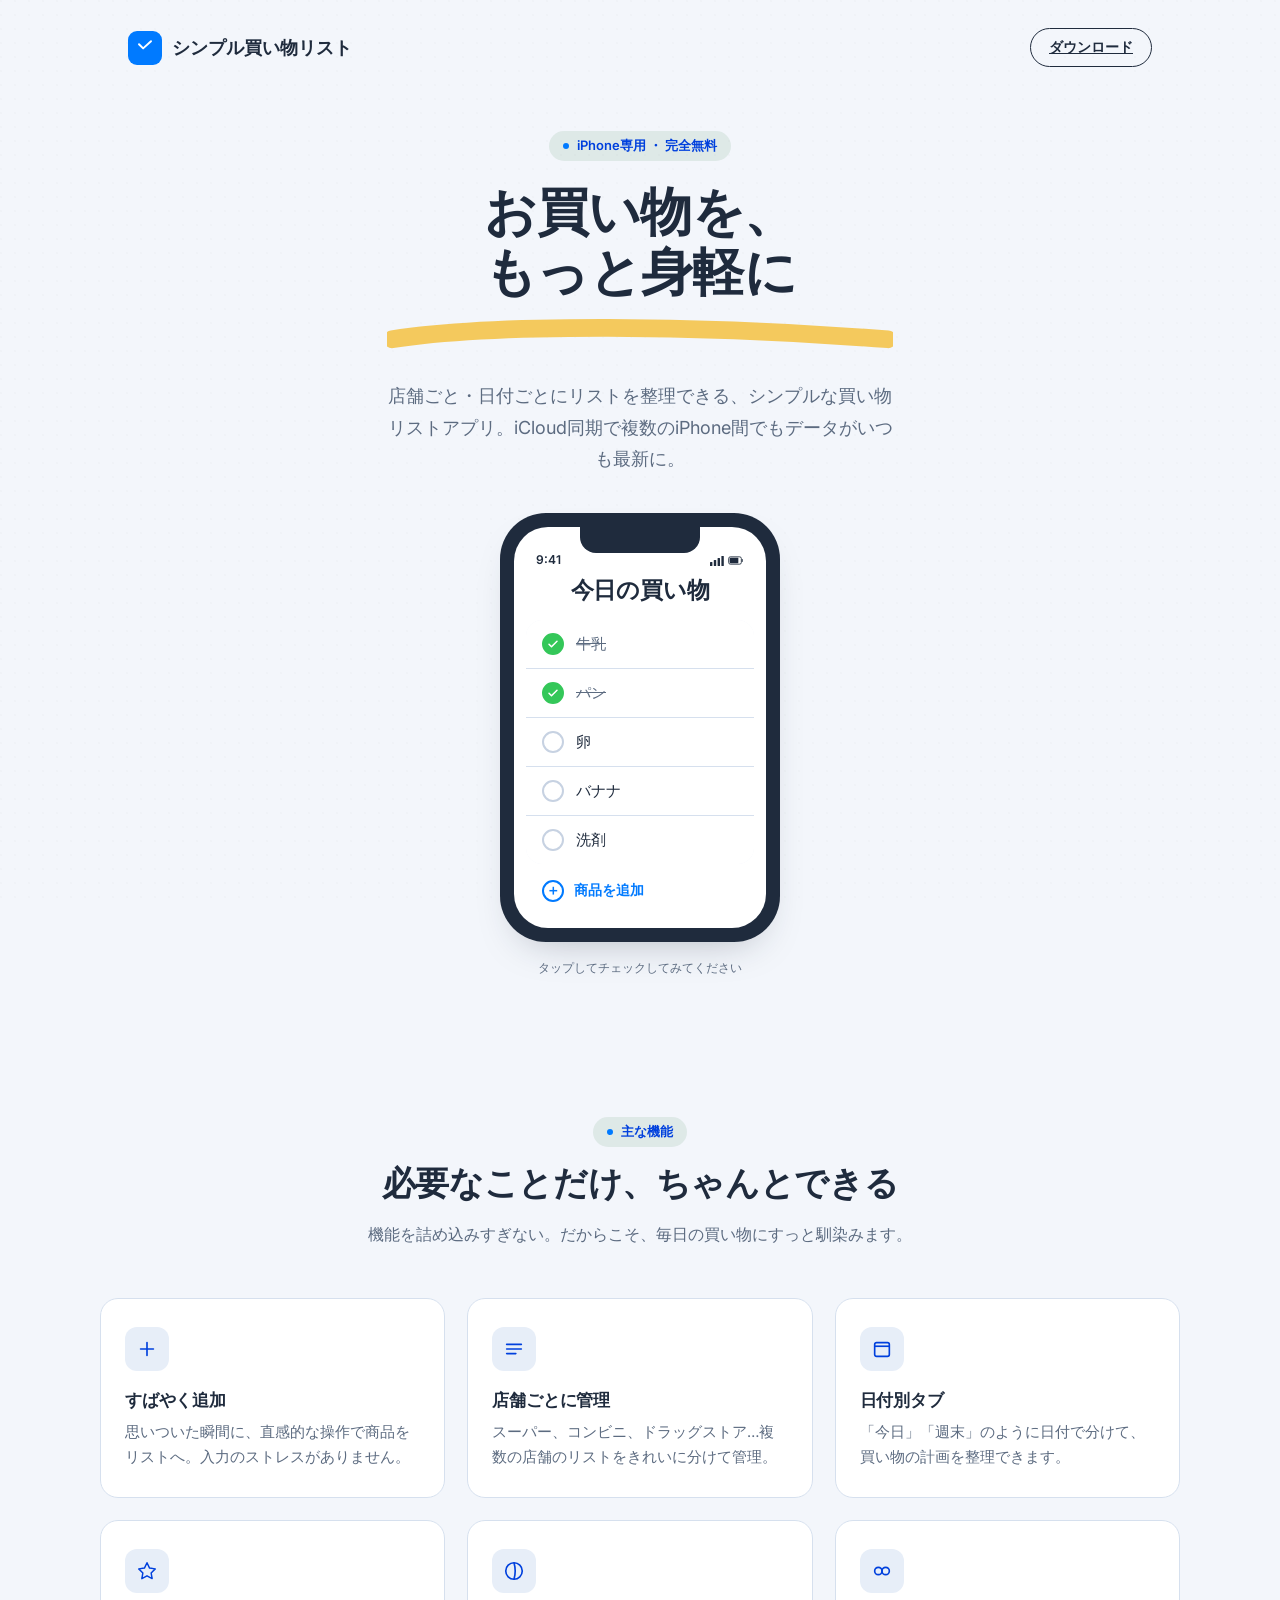
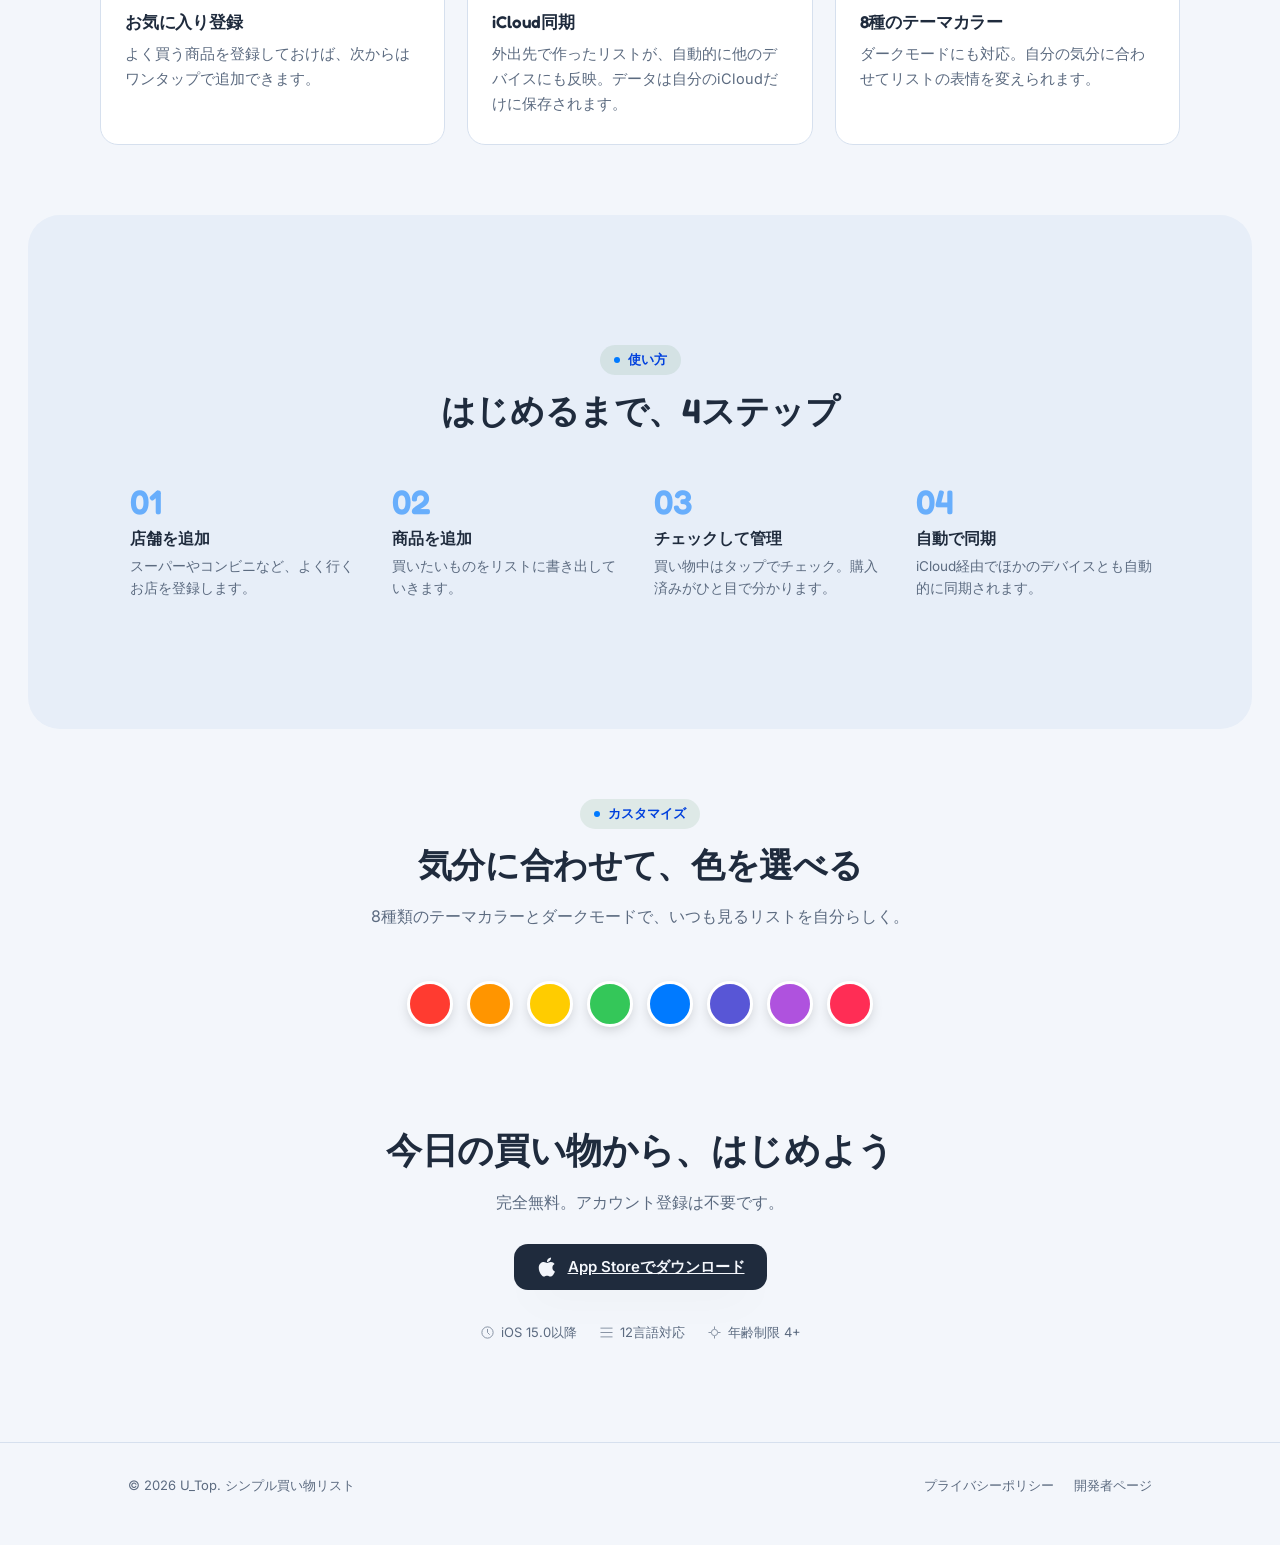
==== index.html @ 2f01d152 "feat: Add privacy policy page and update footer link - Add privacy-policy.html with bilingual conten" ====
<!DOCTYPE html>
<html lang="ja">
<head>
<meta charset="UTF-8">
<meta name="viewport" content="width=device-width, initial-scale=1.0">
<title>シンプル買い物リスト – 日々のお買い物を簡単に</title>
<meta name="description" content="iCloud同期に対応した、シンプルで使いやすい買い物リストアプリ。店舗ごと・日付ごとに整理して、お買い物をもっと身軽に。">
<link rel="preconnect" href="https://fonts.googleapis.com">
<link rel="preconnect" href="https://fonts.gstatic.com" crossorigin>
<link href="https://fonts.googleapis.com/css2?family=Fredoka:wght@500;600;700&family=Inter:wght@400;500;600;700&display=swap" rel="stylesheet">
<link rel="stylesheet" href="styles.css">
</head>
<body><nav class="wrap">
  <div class="brand">
    <div class="mark">
      <svg viewBox="0 0 24 24" fill="none" xmlns="http://www.w3.org/2000/svg"><path d="M4 7L9.5 12.5L20 3" stroke="white" stroke-width="2.6" stroke-linecap="round" stroke-linejoin="round"/></svg>
    </div>
    シンプル買い物リスト
  </div>
  <a class="cta-small" href="https://apps.apple.com/jp/app/%E3%82%B7%E3%83%B3%E3%83%97%E3%83%AB%E8%B2%B7%E3%81%84%E7%89%A9%E3%83%AA%E3%82%B9%E3%83%88-%E6%97%A5%E3%80%85%E3%81%AE%E3%81%8A%E8%B2%B7%E3%81%84%E7%89%A9%E3%82%92%E7%B0%A1%E5%8D%98%E3%81%AB/id6760892088" target="_blank" rel="noopener">ダウンロード</a>
</nav>

<header class="hero wrap">
  <div class="hero-copy">
    <div class="eyebrow"><span class="dot"></span>iPhone専用 ・ 完全無料</div>
    <h1>お買い物を、<br>もっと<span class="underline">身軽に</span>
      <svg viewBox="0 0 200 14" preserveAspectRatio="none" xmlns="http://www.w3.org/2000/svg"><path d="M2 10C40 4 120 4 198 10" stroke="#F4C95D" stroke-width="7" stroke-linecap="round" fill="none"/></svg>
    </h1>
    <p class="lead">店舗ごと・日付ごとにリストを整理できる、シンプルな買い物リストアプリ。iCloud同期で複数のiPhone間でもデータがいつも最新に。</p>
  </div>

  <div class="hero-visual">
    <div class="phone">
      <div class="screen">
        <div class="notch"></div>
        <div class="statusbar">
          <span>9:41</span>
          <span class="icons">
            <svg width="14" height="10" viewBox="0 0 14 10" fill="none" xmlns="http://www.w3.org/2000/svg"><rect x="0" y="6" width="2.4" height="4" rx="0.5" fill="currentColor"/><rect x="3.8" y="4" width="2.4" height="6" rx="0.5" fill="currentColor"/><rect x="7.6" y="2" width="2.4" height="8" rx="0.5" fill="currentColor"/><rect x="11.4" y="0" width="2.4" height="10" rx="0.5" fill="currentColor"/></svg>
            <svg width="16" height="11" viewBox="0 0 24 16" fill="none" xmlns="http://www.w3.org/2000/svg"><rect x="1" y="1" width="19" height="11" rx="2.5" stroke="currentColor" stroke-width="1.3"/><rect x="2.5" y="2.5" width="13" height="8" rx="1" fill="currentColor"/><path d="M21.5 5v3" stroke="currentColor" stroke-width="1.3" stroke-linecap="round"/></svg>
          </span>
        </div>
        <div class="navbar">
          <h3>今日の買い物</h3>
        </div>
        <div class="list">
          <div class="check-item done" onclick="this.classList.toggle('done')">
            <div class="box"><svg viewBox="0 0 24 24" fill="none"><path d="M4 12.5L9 17.5L20 6.5" stroke="white" stroke-width="3" stroke-linecap="round" stroke-linejoin="round"/></svg></div>
            <div class="label">牛乳</div>
          </div>
          <div class="check-item done" onclick="this.classList.toggle('done')">
            <div class="box"><svg viewBox="0 0 24 24" fill="none"><path d="M4 12.5L9 17.5L20 6.5" stroke="white" stroke-width="3" stroke-linecap="round" stroke-linejoin="round"/></svg></div>
            <div class="label">パン</div>
          </div>
          <div class="check-item" onclick="this.classList.toggle('done')">
            <div class="box"><svg viewBox="0 0 24 24" fill="none"><path d="M4 12.5L9 17.5L20 6.5" stroke="white" stroke-width="3" stroke-linecap="round" stroke-linejoin="round"/></svg></div>
            <div class="label">卵</div>
          </div>
          <div class="check-item" onclick="this.classList.toggle('done')">
            <div class="box"><svg viewBox="0 0 24 24" fill="none"><path d="M4 12.5L9 17.5L20 6.5" stroke="white" stroke-width="3" stroke-linecap="round" stroke-linejoin="round"/></svg></div>
            <div class="label">バナナ</div>
          </div>
          <div class="check-item" onclick="this.classList.toggle('done')">
            <div class="box"><svg viewBox="0 0 24 24" fill="none"><path d="M4 12.5L9 17.5L20 6.5" stroke="white" stroke-width="3" stroke-linecap="round" stroke-linejoin="round"/></svg></div>
            <div class="label">洗剤</div>
          </div>
        </div>
        <div class="addrow"><span class="plus">＋</span>商品を追加</div>
      </div>
    </div>
    <div class="hint">タップしてチェックしてみてください</div>
  </div>
</header>

<section class="features wrap">
  <div class="section-head">
    <div class="eyebrow"><span class="dot"></span>主な機能</div>
    <h2>必要なことだけ、ちゃんとできる</h2>
    <p>機能を詰め込みすぎない。だからこそ、毎日の買い物にすっと馴染みます。</p>
  </div>
  <div class="grid">
    <div class="card">
      <div class="icon"><svg viewBox="0 0 24 24" fill="none" xmlns="http://www.w3.org/2000/svg"><path d="M12 5v14M5 12h14" stroke="currentColor" stroke-width="1.8" stroke-linecap="round"/></svg></div>
      <h3>すばやく追加</h3>
      <p>思いついた瞬間に、直感的な操作で商品をリストへ。入力のストレスがありません。</p>
    </div>
    <div class="card">
      <div class="icon"><svg viewBox="0 0 24 24" fill="none" xmlns="http://www.w3.org/2000/svg"><path d="M4 7h16M4 12h16M4 17h10" stroke="currentColor" stroke-width="1.8" stroke-linecap="round"/></svg></div>
      <h3>店舗ごとに管理</h3>
      <p>スーパー、コンビニ、ドラッグストア…複数の店舗のリストをきれいに分けて管理。</p>
    </div>
    <div class="card">
      <div class="icon"><svg viewBox="0 0 24 24" fill="none" xmlns="http://www.w3.org/2000/svg"><rect x="4" y="5" width="16" height="15" rx="2" stroke="currentColor" stroke-width="1.8"/><path d="M4 9h16" stroke="currentColor" stroke-width="1.8"/></svg></div>
      <h3>日付別タブ</h3>
      <p>「今日」「週末」のように日付で分けて、買い物の計画を整理できます。</p>
    </div>
    <div class="card">
      <div class="icon"><svg viewBox="0 0 24 24" fill="none" xmlns="http://www.w3.org/2000/svg"><path d="M12 17.3l-5.6 3 1.1-6.2-4.5-4.4 6.2-.9L12 3l2.8 5.8 6.2.9-4.5 4.4 1.1 6.2z" stroke="currentColor" stroke-width="1.6" stroke-linejoin="round"/></svg></div>
      <h3>お気に入り登録</h3>
      <p>よく買う商品を登録しておけば、次からはワンタップで追加できます。</p>
    </div>
    <div class="card">
      <div class="icon"><svg viewBox="0 0 24 24" fill="none" xmlns="http://www.w3.org/2000/svg"><path d="M12 3a9 9 0 100 18 9 9 0 000-18z" stroke="currentColor" stroke-width="1.8"/><path d="M12 3a9 18 0 010 18" stroke="currentColor" stroke-width="1.8"/></svg></div>
      <h3>iCloud同期</h3>
      <p>外出先で作ったリストが、自動的に他のデバイスにも反映。データは自分のiCloudだけに保存されます。</p>
    </div>
    <div class="card">
      <div class="icon"><svg viewBox="0 0 24 24" fill="none" xmlns="http://www.w3.org/2000/svg"><circle cx="8" cy="12" r="4" stroke="currentColor" stroke-width="1.8"/><circle cx="16" cy="12" r="4" stroke="currentColor" stroke-width="1.8"/></svg></div>
      <h3>8種のテーマカラー</h3>
      <p>ダークモードにも対応。自分の気分に合わせてリストの表情を変えられます。</p>
    </div>
  </div>
</section>

<section class="how">
  <div class="wrap">
    <div class="section-head">
      <div class="eyebrow"><span class="dot"></span>使い方</div>
      <h2>はじめるまで、4ステップ</h2>
    </div>
    <div class="steps">
      <div class="step">
        <div class="num">01</div>
        <h4>店舗を追加</h4>
        <p>スーパーやコンビニなど、よく行くお店を登録します。</p>
      </div>
      <div class="step">
        <div class="num">02</div>
        <h4>商品を追加</h4>
        <p>買いたいものをリストに書き出していきます。</p>
      </div>
      <div class="step">
        <div class="num">03</div>
        <h4>チェックして管理</h4>
        <p>買い物中はタップでチェック。購入済みがひと目で分かります。</p>
      </div>
      <div class="step">
        <div class="num">04</div>
        <h4>自動で同期</h4>
        <p>iCloud経由でほかのデバイスとも自動的に同期されます。</p>
      </div>
    </div>
  </div>
</section>

<section class="themes wrap">
  <div class="section-head">
    <div class="eyebrow"><span class="dot"></span>カスタマイズ</div>
    <h2>気分に合わせて、色を選べる</h2>
    <p>8種類のテーマカラーとダークモードで、いつも見るリストを自分らしく。</p>
  </div>
  <div class="swatches">
    <div class="swatch" style="background:#FF3B30"></div>
    <div class="swatch" style="background:#FF9500"></div>
    <div class="swatch" style="background:#FFCC00"></div>
    <div class="swatch" style="background:#34C759"></div>
    <div class="swatch" style="background:#007AFF"></div>
    <div class="swatch" style="background:#5856D6"></div>
    <div class="swatch" style="background:#AF52DE"></div>
    <div class="swatch" style="background:#FF2D55"></div>
  </div>
</section>

<section class="final-cta wrap" id="download">
  <h2>今日の買い物から、はじめよう</h2>
  <p>完全無料。アカウント登録は不要です。</p>
  <a class="appstore-badge" href="https://apps.apple.com/jp/app/%E3%82%B7%E3%83%B3%E3%83%97%E3%83%AB%E8%B2%B7%E3%81%84%E7%89%A9%E3%83%AA%E3%82%B9%E3%83%88-%E6%97%A5%E3%80%85%E3%81%AE%E3%81%8A%E8%B2%B7%E3%81%84%E7%89%A9%E3%82%92%E7%B0%A1%E5%8D%98%E3%81%AB/id6760892088" target="_blank" rel="noopener">
    <svg viewBox="0 0 384 512" fill="currentColor" xmlns="http://www.w3.org/2000/svg"><path d="M318.7 268.7c-.2-36.7 16.4-64.4 50-84.8-18.8-26.9-47.2-41.7-84.7-44.6-35.5-2.8-74.3 20.7-88.5 20.7-15 0-49.4-19.7-76.4-19.7C63.3 141 0 184.8 0 273.5c0 26.2 4.8 53.3 14.4 81.2 12.8 36.7 59 126.7 107.2 125.2 25.2-.6 43-17.9 75.8-17.9 31.8 0 48.3 17.9 76.4 17.9 48.6-.7 90.4-82.5 102.6-119.3-65.2-30.7-57.7-90-57.7-91.9zm-56.6-164.2c27.3-32.4 24.8-61.9 24-72.5-24.1 1.4-52 16.4-67.9 34.9-17.5 19.8-27.8 44.3-25.6 71.9 26.1 2 49.9-11.4 69.5-34.3z"/></svg>
    App Storeでダウンロード
  </a>
  <div class="meta-row" style="justify-content:center; margin-top:34px;">
    <div class="item">
      <svg viewBox="0 0 24 24" fill="none" xmlns="http://www.w3.org/2000/svg"><circle cx="12" cy="12" r="9" stroke="currentColor" stroke-width="1.6"/><path d="M12 7v5l3 3" stroke="currentColor" stroke-width="1.6" stroke-linecap="round"/></svg>
      iOS 15.0以降
    </div>
    <div class="item">
      <svg viewBox="0 0 24 24" fill="none" xmlns="http://www.w3.org/2000/svg"><path d="M3 5h18M3 12h18M3 19h18" stroke="currentColor" stroke-width="1.6" stroke-linecap="round"/></svg>
      12言語対応
    </div>
    <div class="item">
      <svg viewBox="0 0 24 24" fill="none" xmlns="http://www.w3.org/2000/svg"><path d="M12 3v3M12 18v3M3 12h3M18 12h3" stroke="currentColor" stroke-width="1.6" stroke-linecap="round"/><circle cx="12" cy="12" r="5" stroke="currentColor" stroke-width="1.6"/></svg>
      年齢制限 4+
    </div>
  </div>
</section>

<footer>
  <div class="wrap">
    <div>© 2026 U_Top. シンプル買い物リスト</div>
    <div class="links">
      <a href="privacy-policy.html">プライバシーポリシー</a>
      <a href="https://apps.apple.com/jp/developer/yuta-yamada/id1886651051?platform=iphone" target="_blank" rel="noopener">開発者ページ</a>
    </div>
  </div>
</footer>

</body>
</html>
---- styles.css ----
:root{
    --paper: #F3F6FB;
    --paper-deep: #E7EEF8;
    --ink: #1F2B3D;
    --ink-soft: #5C6B80;
    --green: #007AFF;
    --green-deep: #0040DD;
    --check: #34C759;
    --yellow: #F4C95D;
    --line: #D6E0EE;
    --white: #FFFFFF;
    --radius: 18px;
    --shadow: 0 18px 40px -22px rgba(31, 43, 61, 0.35);
  }

  *{box-sizing:border-box;}
  html{scroll-behavior:smooth;}
  body{
    margin:0;
    background:var(--paper);
    color:var(--ink);
    font-family:'Inter', sans-serif;
    -webkit-font-smoothing:antialiased;
  }
  h1,h2,h3,.display{
    font-family:'Fredoka', sans-serif;
    font-weight:600;
    letter-spacing:-0.01em;
  }
  a{color:inherit;}
  img{max-width:100%;display:block;}

  /* paper grain texture */
  body::before{
    content:"";
    position:fixed;
    inset:0;
    pointer-events:none;
    opacity:0.5;
    background-image:
      radial-gradient(circle at 1px 1px, rgba(46,43,38,0.035) 1px, transparent 0);
    background-size:14px 14px;
    z-index:0;
  }

  .wrap{
    max-width:1080px;
    margin:0 auto;
    padding:0 28px;
    position:relative;
    z-index:1;
  }

  /* ---------- Nav ---------- */
  nav.wrap{
    display:flex;
    align-items:center;
    justify-content:space-between;
    padding-top:28px;
    padding-bottom:28px;
  }
  .brand{
    display:flex;
    align-items:center;
    gap:10px;
    font-family:'Fredoka', sans-serif;
    font-weight:600;
    font-size:18px;
  }
  .brand .mark{
    width:34px;height:34px;border-radius:9px;
    background:var(--green);
    display:flex;align-items:center;justify-content:center;
    box-shadow:var(--shadow);
  }
  .brand .mark svg{width:18px;height:18px;}
  nav a.cta-small{
    font-size:14px;
    font-weight:600;
    padding:9px 18px;
    border-radius:999px;
    border:1.5px solid var(--ink);
    transition:transform .15s ease, background .15s ease, color .15s ease;
  }
  nav a.cta-small:hover{background:var(--ink); color:var(--paper); transform:translateY(-1px);}

  /* ---------- Hero ---------- */
  .hero{
    padding:36px 0 70px;
    display:flex;
    flex-direction:column;
    align-items:center;
    text-align:center;
    gap:38px;
  }
  .hero-copy{
    max-width:620px;
  }
  .eyebrow{
    display:inline-flex;
    align-items:center;
    gap:8px;
    font-size:13px;
    font-weight:600;
    color:var(--green-deep);
    background:rgba(76,140,92,0.12);
    padding:6px 14px;
    border-radius:999px;
    margin-bottom:20px;
  }
  .eyebrow span.dot{width:6px;height:6px;border-radius:50%;background:var(--green);}
  .hero h1{
    font-size:clamp(34px, 4.6vw, 52px);
    line-height:1.15;
    margin:0 0 20px;
  }
  .hero h1 .underline{
    position:relative;
    white-space:nowrap;
  }
  .hero h1 .underline svg{
    position:absolute;
    left:0; bottom:-6px;
    width:100%;
    height:14px;
  }
  .hero p.lead{
    font-size:18px;
    line-height:1.75;
    color:var(--ink-soft);
    max-width:46ch;
    margin:0 auto;
  }
  .badges{
    display:flex;
    align-items:center;
    gap:16px;
    flex-wrap:wrap;
  }
  .appstore-badge{
    display:inline-flex;
    align-items:center;
    gap:10px;
    background:var(--ink);
    color:var(--paper);
    padding:12px 22px;
    border-radius:14px;
    font-weight:600;
    font-size:15px;
    box-shadow:var(--shadow);
    transition:transform .18s ease;
  }
  .appstore-badge:hover{transform:translateY(-2px);}
  .appstore-badge svg{width:22px;height:22px;flex:none;}
  .free-tag{
    font-size:13px;
    color:var(--ink-soft);
  }
  .meta-row{
    margin-top:30px;
    display:flex;
    gap:22px;
    flex-wrap:wrap;
    font-size:13px;
    color:var(--ink-soft);
  }
  .meta-row .item{display:flex; align-items:center; gap:6px;}
  .meta-row svg{width:15px;height:15px; opacity:.7;}

  /* ---------- Hero visual: living checklist ---------- */
  .hero-visual{
    display:flex;
    flex-direction:column;
    align-items:center;
  }
  .phone{
    width:280px;
    background:var(--ink);
    border-radius:46px;
    padding:14px;
    box-shadow:var(--shadow);
  }
  .phone .screen{
    background:var(--white);
    border-radius:34px;
    overflow:hidden;
    position:relative;
  }
  .phone .notch{
    position:absolute;
    top:0; left:50%;
    transform:translateX(-50%);
    width:120px; height:26px;
    background:var(--ink);
    border-radius:0 0 16px 16px;
    z-index:2;
  }
  .phone .statusbar{
    height:46px;
    display:flex;
    align-items:flex-end;
    justify-content:space-between;
    padding:0 22px 6px;
    font-size:12px;
    font-weight:600;
    color:var(--ink);
  }
  .phone .statusbar .icons{display:flex; align-items:center; gap:4px;}
  .phone .navbar{
    padding:2px 18px 14px;
  }
  .phone .navbar h3{
    margin:0;
    font-size:23px;
    color:var(--ink);
  }
  .phone .list{
    background:var(--paper);
    margin:0 12px 16px;
    border-radius:16px;
    overflow:hidden;
  }
  .check-item{
    display:flex;
    align-items:center;
    gap:12px;
    padding:13px 16px;
    background:var(--white);
    border-bottom:1px solid var(--line);
    cursor:pointer;
    user-select:none;
  }
  .check-item:last-child{border-bottom:none;}
  .box{
    width:22px;height:22px;
    border-radius:50%;
    border:2px solid #C7D2E2;
    flex:none;
    display:flex;align-items:center;justify-content:center;
    transition:background .15s ease, border-color .15s ease;
  }
  .box svg{width:12px;height:12px; opacity:0; transition:opacity .15s ease;}
  .check-item.done .box{background:var(--check); border-color:var(--check);}
  .check-item.done .box svg{opacity:1;}
  .check-item.done .label{color:var(--ink-soft); text-decoration:line-through;}
  .label{font-size:15px; font-weight:500; transition:color .15s ease;}
  .phone .addrow{
    display:flex;
    align-items:center;
    gap:10px;
    margin:0 28px 26px;
    color:var(--green);
    font-size:14px;
    font-weight:600;
  }
  .phone .addrow .plus{
    width:22px;height:22px;
    border-radius:50%;
    border:2px solid var(--green);
    display:flex;align-items:center;justify-content:center;
    font-size:14px;
    flex:none;
  }
  .hint{
    margin-top:18px;
    font-size:12px;
    color:var(--ink-soft);
    text-align:center;
  }

  /* ---------- Features ---------- */
  .section-head{
    text-align:center;
    max-width:560px;
    margin:0 auto 50px;
  }
  .section-head .eyebrow{margin-bottom:14px;}
  .section-head h2{font-size:clamp(26px,3.2vw,34px); margin:0 0 14px;}
  .section-head p{color:var(--ink-soft); font-size:16px; line-height:1.7; margin:0;}

  .features{
    padding:70px 0;
  }
  .grid{
    display:grid;
    grid-template-columns:repeat(3, 1fr);
    gap:22px;
  }
  .card{
    background:var(--white);
    border-radius:var(--radius);
    padding:28px 24px;
    border:1px solid var(--line);
  }
  .card .icon{
    width:44px;height:44px;
    border-radius:12px;
    background:var(--paper-deep);
    display:flex;align-items:center;justify-content:center;
    margin-bottom:18px;
  }
  .card .icon svg{width:22px;height:22px; color:var(--green-deep);}
  .card h3{font-size:17px; margin:0 0 8px;}
  .card p{font-size:14.5px; line-height:1.7; color:var(--ink-soft); margin:0;}

  /* ---------- How it works ---------- */
  .how{
    padding:70px 0;
    background:var(--paper-deep);
    border-radius:32px;
    margin:0 28px;
  }
  .how .wrap{padding:60px 28px;}
  .steps{
    display:grid;
    grid-template-columns:repeat(4, 1fr);
    gap:24px;
    margin-top:10px;
  }
  .step{position:relative; padding-left:2px;}
  .step .num{
    font-family:'Fredoka', sans-serif;
    font-size:34px;
    font-weight:600;
    color:var(--green);
    opacity:.55;
    line-height:1;
    margin-bottom:10px;
  }
  .step h4{font-size:15.5px; margin:0 0 6px;}
  .step p{font-size:13.5px; color:var(--ink-soft); line-height:1.6; margin:0;}

  /* ---------- Theme strip ---------- */
  .themes{
    padding:70px 0;
    text-align:center;
  }
  .swatches{
    display:flex;
    justify-content:center;
    gap:14px;
    margin-top:32px;
    flex-wrap:wrap;
  }
  .swatch{
    width:46px;height:46px;
    border-radius:50%;
    border:3px solid var(--white);
    box-shadow:0 4px 14px -4px rgba(0,0,0,0.25);
  }

  /* ---------- Final CTA ---------- */
  .final-cta{
    padding:30px 0 100px;
    text-align:center;
  }
  .final-cta h2{font-size:clamp(26px,3.4vw,36px); margin:0 0 16px;}
  .final-cta p{color:var(--ink-soft); margin:0 0 30px; font-size:16px;}

  /* ---------- Footer ---------- */
  footer{
    padding:34px 0 50px;
    border-top:1px solid var(--line);
  }
  footer .wrap{
    display:flex;
    justify-content:space-between;
    align-items:center;
    flex-wrap:wrap;
    gap:14px;
    font-size:13px;
    color:var(--ink-soft);
  }
  footer a{text-decoration:none; color:var(--ink-soft);}
  footer a:hover{color:var(--ink);}
  footer .links{display:flex; gap:20px; flex-wrap:wrap;}

  @media (max-width: 860px){
    .grid{grid-template-columns:1fr 1fr;}
    .steps{grid-template-columns:1fr 1fr;}
    .how{margin:0 16px;}
  }
  @media (max-width: 540px){
    .grid{grid-template-columns:1fr;}
    .steps{grid-template-columns:1fr;}
    .phone{width:100%; max-width:300px;}
  }
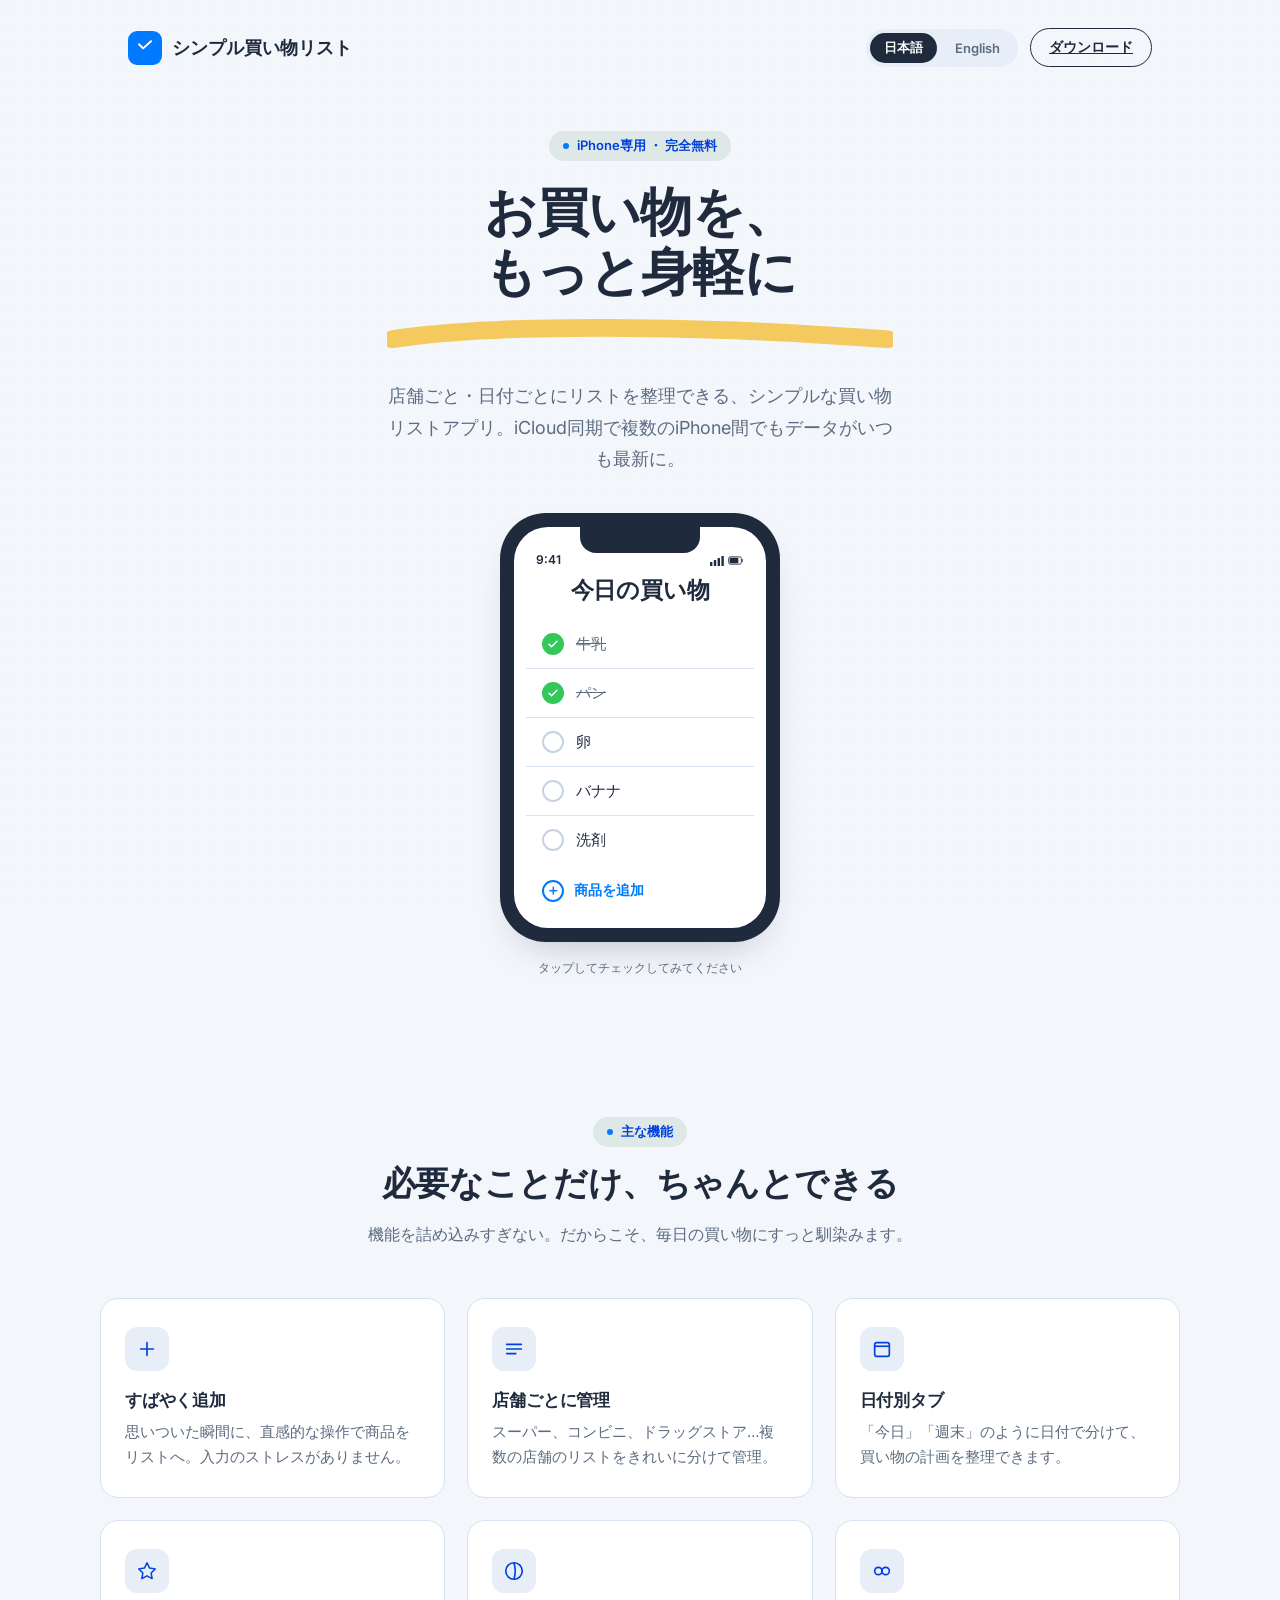
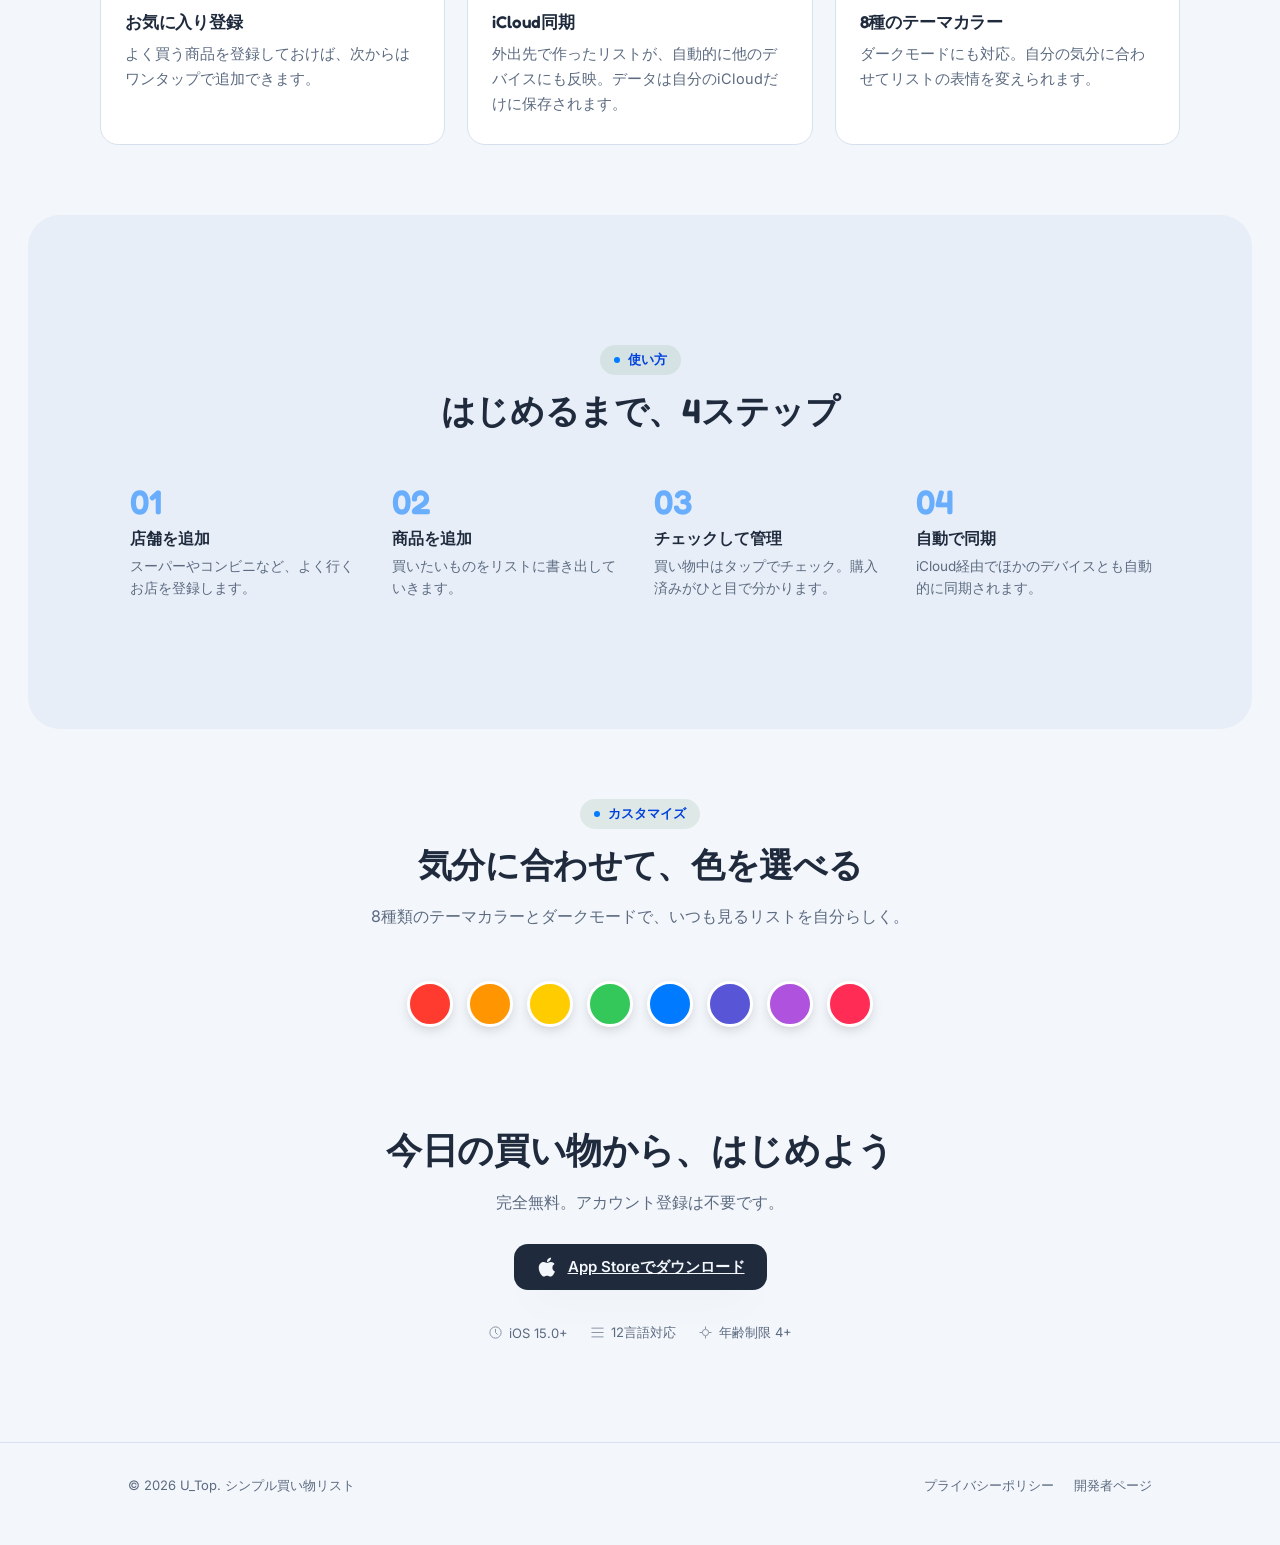
==== commit 6a24f3f1: "Add files via upload Update marketing page styles" ====
--- a/index.html
+++ b/index.html
@@ -3,30 +3,45 @@
 <head>
 <meta charset="UTF-8">
 <meta name="viewport" content="width=device-width, initial-scale=1.0">
-<title>シンプル買い物リスト – 日々のお買い物を簡単に</title>
+<title class="ja">シンプル買い物リスト – 日々のお買い物を簡単に</title>
 <meta name="description" content="iCloud同期に対応した、シンプルで使いやすい買い物リストアプリ。店舗ごと・日付ごとに整理して、お買い物をもっと身軽に。">
 <link rel="preconnect" href="https://fonts.googleapis.com">
 <link rel="preconnect" href="https://fonts.gstatic.com" crossorigin>
 <link href="https://fonts.googleapis.com/css2?family=Fredoka:wght@500;600;700&family=Inter:wght@400;500;600;700&display=swap" rel="stylesheet">
-<link rel="stylesheet" href="styles.css">
+<link rel="stylesheet" href="style.css">
 </head>
-<body><nav class="wrap">
+<body>
+
+<nav class="wrap">
   <div class="brand">
     <div class="mark">
       <svg viewBox="0 0 24 24" fill="none" xmlns="http://www.w3.org/2000/svg"><path d="M4 7L9.5 12.5L20 3" stroke="white" stroke-width="2.6" stroke-linecap="round" stroke-linejoin="round"/></svg>
     </div>
-    シンプル買い物リスト
-  </div>
-  <a class="cta-small" href="https://apps.apple.com/jp/app/%E3%82%B7%E3%83%B3%E3%83%97%E3%83%AB%E8%B2%B7%E3%81%84%E7%89%A9%E3%83%AA%E3%82%B9%E3%83%88-%E6%97%A5%E3%80%85%E3%81%AE%E3%81%8A%E8%B2%B7%E3%81%84%E7%89%A9%E3%82%92%E7%B0%A1%E5%8D%98%E3%81%AB/id6760892088" target="_blank" rel="noopener">ダウンロード</a>
+    <span class="ja">シンプル買い物リスト</span>
+    <span class="en">Simple Shopping List</span>
+  </div>
+  <div class="nav-right">
+    <div class="lang-switcher" role="group" aria-label="Language">
+      <button class="lang-btn active" id="btn-ja" onclick="setLang('ja')">日本語</button>
+      <button class="lang-btn" id="btn-en" onclick="setLang('en')">English</button>
+    </div>
+    <a class="cta-small ja" href="https://apps.apple.com/jp/app/%E3%82%B7%E3%83%B3%E3%83%97%E3%83%AB%E8%B2%B7%E3%81%84%E7%89%A9%E3%83%AA%E3%82%B9%E3%83%88-%E6%97%A5%E3%80%85%E3%81%AE%E3%81%8A%E8%B2%B7%E3%81%84%E7%89%A9%E3%82%92%E7%B0%A1%E5%8D%98%E3%81%AB/id6760892088" target="_blank" rel="noopener">ダウンロード</a>
+    <a class="cta-small en" href="https://apps.apple.com/jp/app/%E3%82%B7%E3%83%B3%E3%83%97%E3%83%AB%E8%B2%B7%E3%81%84%E7%89%A9%E3%83%AA%E3%82%B9%E3%83%88-%E6%97%A5%E3%80%85%E3%81%AE%E3%81%8A%E8%B2%B7%E3%81%84%E7%89%A9%E3%82%92%E7%B0%A1%E5%8D%98%E3%81%AB/id6760892088" target="_blank" rel="noopener">Download</a>
+  </div>
 </nav>
 
 <header class="hero wrap">
   <div class="hero-copy">
-    <div class="eyebrow"><span class="dot"></span>iPhone専用 ・ 完全無料</div>
-    <h1>お買い物を、<br>もっと<span class="underline">身軽に</span>
+    <div class="eyebrow ja"><span class="dot"></span>iPhone専用 ・ 完全無料</div>
+    <div class="eyebrow en"><span class="dot"></span>iPhone Only · Free</div>
+    <h1 class="ja">お買い物を、<br>もっと<span class="underline">身軽に</span>
       <svg viewBox="0 0 200 14" preserveAspectRatio="none" xmlns="http://www.w3.org/2000/svg"><path d="M2 10C40 4 120 4 198 10" stroke="#F4C95D" stroke-width="7" stroke-linecap="round" fill="none"/></svg>
     </h1>
-    <p class="lead">店舗ごと・日付ごとにリストを整理できる、シンプルな買い物リストアプリ。iCloud同期で複数のiPhone間でもデータがいつも最新に。</p>
+    <h1 class="en">Shop Smarter,<br><span class="underline">Stay Light</span>
+      <svg viewBox="0 0 200 14" preserveAspectRatio="none" xmlns="http://www.w3.org/2000/svg"><path d="M2 10C40 4 120 4 198 10" stroke="#F4C95D" stroke-width="7" stroke-linecap="round" fill="none"/></svg>
+    </h1>
+    <p class="lead ja">店舗ごと・日付ごとにリストを整理できる、シンプルな買い物リストアプリ。iCloud同期で複数のiPhone間でもデータがいつも最新に。</p>
+    <p class="lead en">A simple shopping list app that organizes by store and date. Stay in sync across all your iPhones with iCloud.</p>
   </div>
 
   <div class="hero-visual">
@@ -41,73 +56,93 @@
           </span>
         </div>
         <div class="navbar">
-          <h3>今日の買い物</h3>
+          <h3 class="ja">今日の買い物</h3>
+          <h3 class="en">Today's Shopping</h3>
         </div>
         <div class="list">
           <div class="check-item done" onclick="this.classList.toggle('done')">
             <div class="box"><svg viewBox="0 0 24 24" fill="none"><path d="M4 12.5L9 17.5L20 6.5" stroke="white" stroke-width="3" stroke-linecap="round" stroke-linejoin="round"/></svg></div>
-            <div class="label">牛乳</div>
+            <div class="label ja">牛乳</div><div class="label en">Milk</div>
           </div>
           <div class="check-item done" onclick="this.classList.toggle('done')">
             <div class="box"><svg viewBox="0 0 24 24" fill="none"><path d="M4 12.5L9 17.5L20 6.5" stroke="white" stroke-width="3" stroke-linecap="round" stroke-linejoin="round"/></svg></div>
-            <div class="label">パン</div>
+            <div class="label ja">パン</div><div class="label en">Bread</div>
           </div>
           <div class="check-item" onclick="this.classList.toggle('done')">
             <div class="box"><svg viewBox="0 0 24 24" fill="none"><path d="M4 12.5L9 17.5L20 6.5" stroke="white" stroke-width="3" stroke-linecap="round" stroke-linejoin="round"/></svg></div>
-            <div class="label">卵</div>
+            <div class="label ja">卵</div><div class="label en">Eggs</div>
           </div>
           <div class="check-item" onclick="this.classList.toggle('done')">
             <div class="box"><svg viewBox="0 0 24 24" fill="none"><path d="M4 12.5L9 17.5L20 6.5" stroke="white" stroke-width="3" stroke-linecap="round" stroke-linejoin="round"/></svg></div>
-            <div class="label">バナナ</div>
+            <div class="label ja">バナナ</div><div class="label en">Banana</div>
           </div>
           <div class="check-item" onclick="this.classList.toggle('done')">
             <div class="box"><svg viewBox="0 0 24 24" fill="none"><path d="M4 12.5L9 17.5L20 6.5" stroke="white" stroke-width="3" stroke-linecap="round" stroke-linejoin="round"/></svg></div>
-            <div class="label">洗剤</div>
-          </div>
-        </div>
-        <div class="addrow"><span class="plus">＋</span>商品を追加</div>
-      </div>
-    </div>
-    <div class="hint">タップしてチェックしてみてください</div>
+            <div class="label ja">洗剤</div><div class="label en">Detergent</div>
+          </div>
+        </div>
+        <div class="addrow">
+          <span class="plus">＋</span>
+          <span class="ja">商品を追加</span>
+          <span class="en">Add item</span>
+        </div>
+      </div>
+    </div>
+    <div class="hint ja">タップしてチェックしてみてください</div>
+    <div class="hint en">Tap items to check them off</div>
   </div>
 </header>
 
 <section class="features wrap">
   <div class="section-head">
-    <div class="eyebrow"><span class="dot"></span>主な機能</div>
-    <h2>必要なことだけ、ちゃんとできる</h2>
-    <p>機能を詰め込みすぎない。だからこそ、毎日の買い物にすっと馴染みます。</p>
+    <div class="eyebrow ja"><span class="dot"></span>主な機能</div>
+    <div class="eyebrow en"><span class="dot"></span>Features</div>
+    <h2 class="ja">必要なことだけ、ちゃんとできる</h2>
+    <h2 class="en">Just what you need, done right.</h2>
+    <p class="ja">機能を詰め込みすぎない。だからこそ、毎日の買い物にすっと馴染みます。</p>
+    <p class="en">No feature bloat. Just a clean, intuitive list that fits naturally into your daily routine.</p>
   </div>
   <div class="grid">
     <div class="card">
       <div class="icon"><svg viewBox="0 0 24 24" fill="none" xmlns="http://www.w3.org/2000/svg"><path d="M12 5v14M5 12h14" stroke="currentColor" stroke-width="1.8" stroke-linecap="round"/></svg></div>
-      <h3>すばやく追加</h3>
-      <p>思いついた瞬間に、直感的な操作で商品をリストへ。入力のストレスがありません。</p>
+      <h3 class="ja">すばやく追加</h3>
+      <h3 class="en">Quick Add</h3>
+      <p class="ja">思いついた瞬間に、直感的な操作で商品をリストへ。入力のストレスがありません。</p>
+      <p class="en">Add items the moment they come to mind. Intuitive input, zero friction.</p>
     </div>
     <div class="card">
       <div class="icon"><svg viewBox="0 0 24 24" fill="none" xmlns="http://www.w3.org/2000/svg"><path d="M4 7h16M4 12h16M4 17h10" stroke="currentColor" stroke-width="1.8" stroke-linecap="round"/></svg></div>
-      <h3>店舗ごとに管理</h3>
-      <p>スーパー、コンビニ、ドラッグストア…複数の店舗のリストをきれいに分けて管理。</p>
+      <h3 class="ja">店舗ごとに管理</h3>
+      <h3 class="en">Organize by Store</h3>
+      <p class="ja">スーパー、コンビニ、ドラッグストア…複数の店舗のリストをきれいに分けて管理。</p>
+      <p class="en">Grocery store, pharmacy, convenience store — keep separate lists for each place you shop.</p>
     </div>
     <div class="card">
       <div class="icon"><svg viewBox="0 0 24 24" fill="none" xmlns="http://www.w3.org/2000/svg"><rect x="4" y="5" width="16" height="15" rx="2" stroke="currentColor" stroke-width="1.8"/><path d="M4 9h16" stroke="currentColor" stroke-width="1.8"/></svg></div>
-      <h3>日付別タブ</h3>
-      <p>「今日」「週末」のように日付で分けて、買い物の計画を整理できます。</p>
+      <h3 class="ja">日付別タブ</h3>
+      <h3 class="en">Date-Based Tabs</h3>
+      <p class="ja">「今日」「週末」のように日付で分けて、買い物の計画を整理できます。</p>
+      <p class="en">Organize shopping trips by date — today, this weekend, or whenever you plan to go.</p>
     </div>
     <div class="card">
       <div class="icon"><svg viewBox="0 0 24 24" fill="none" xmlns="http://www.w3.org/2000/svg"><path d="M12 17.3l-5.6 3 1.1-6.2-4.5-4.4 6.2-.9L12 3l2.8 5.8 6.2.9-4.5 4.4 1.1 6.2z" stroke="currentColor" stroke-width="1.6" stroke-linejoin="round"/></svg></div>
-      <h3>お気に入り登録</h3>
-      <p>よく買う商品を登録しておけば、次からはワンタップで追加できます。</p>
+      <h3 class="ja">お気に入り登録</h3>
+      <h3 class="en">Favorites</h3>
+      <p class="ja">よく買う商品を登録しておけば、次からはワンタップで追加できます。</p>
+      <p class="en">Save frequently bought items as favorites and add them again in one tap.</p>
     </div>
     <div class="card">
       <div class="icon"><svg viewBox="0 0 24 24" fill="none" xmlns="http://www.w3.org/2000/svg"><path d="M12 3a9 9 0 100 18 9 9 0 000-18z" stroke="currentColor" stroke-width="1.8"/><path d="M12 3a9 18 0 010 18" stroke="currentColor" stroke-width="1.8"/></svg></div>
       <h3>iCloud同期</h3>
-      <p>外出先で作ったリストが、自動的に他のデバイスにも反映。データは自分のiCloudだけに保存されます。</p>
+      <p class="ja">外出先で作ったリストが、自動的に他のデバイスにも反映。データは自分のiCloudだけに保存されます。</p>
+      <p class="en">Lists sync automatically across your iPhones via iCloud. Your data stays private — stored only in your own iCloud account.</p>
     </div>
     <div class="card">
       <div class="icon"><svg viewBox="0 0 24 24" fill="none" xmlns="http://www.w3.org/2000/svg"><circle cx="8" cy="12" r="4" stroke="currentColor" stroke-width="1.8"/><circle cx="16" cy="12" r="4" stroke="currentColor" stroke-width="1.8"/></svg></div>
-      <h3>8種のテーマカラー</h3>
-      <p>ダークモードにも対応。自分の気分に合わせてリストの表情を変えられます。</p>
+      <h3 class="ja">8種のテーマカラー</h3>
+      <h3 class="en">8 Theme Colors</h3>
+      <p class="ja">ダークモードにも対応。自分の気分に合わせてリストの表情を変えられます。</p>
+      <p class="en">Dark mode supported. Choose a color that matches your mood and make the app your own.</p>
     </div>
   </div>
 </section>
@@ -115,29 +150,39 @@
 <section class="how">
   <div class="wrap">
     <div class="section-head">
-      <div class="eyebrow"><span class="dot"></span>使い方</div>
-      <h2>はじめるまで、4ステップ</h2>
+      <div class="eyebrow ja"><span class="dot"></span>使い方</div>
+      <div class="eyebrow en"><span class="dot"></span>How It Works</div>
+      <h2 class="ja">はじめるまで、4ステップ</h2>
+      <h2 class="en">4 steps to get started</h2>
     </div>
     <div class="steps">
       <div class="step">
         <div class="num">01</div>
-        <h4>店舗を追加</h4>
-        <p>スーパーやコンビニなど、よく行くお店を登録します。</p>
+        <h4 class="ja">店舗を追加</h4>
+        <h4 class="en">Add a Store</h4>
+        <p class="ja">スーパーやコンビニなど、よく行くお店を登録します。</p>
+        <p class="en">Register the stores you visit regularly.</p>
       </div>
       <div class="step">
         <div class="num">02</div>
-        <h4>商品を追加</h4>
-        <p>買いたいものをリストに書き出していきます。</p>
+        <h4 class="ja">商品を追加</h4>
+        <h4 class="en">Add Items</h4>
+        <p class="ja">買いたいものをリストに書き出していきます。</p>
+        <p class="en">Write down everything you need to buy.</p>
       </div>
       <div class="step">
         <div class="num">03</div>
-        <h4>チェックして管理</h4>
-        <p>買い物中はタップでチェック。購入済みがひと目で分かります。</p>
+        <h4 class="ja">チェックして管理</h4>
+        <h4 class="en">Check Items Off</h4>
+        <p class="ja">買い物中はタップでチェック。購入済みがひと目で分かります。</p>
+        <p class="en">Tap to check off items as you shop. See what's done at a glance.</p>
       </div>
       <div class="step">
         <div class="num">04</div>
-        <h4>自動で同期</h4>
-        <p>iCloud経由でほかのデバイスとも自動的に同期されます。</p>
+        <h4 class="ja">自動で同期</h4>
+        <h4 class="en">Auto Sync</h4>
+        <p class="ja">iCloud経由でほかのデバイスとも自動的に同期されます。</p>
+        <p class="en">Your lists sync automatically across devices via iCloud.</p>
       </div>
     </div>
   </div>
@@ -145,9 +190,12 @@
 
 <section class="themes wrap">
   <div class="section-head">
-    <div class="eyebrow"><span class="dot"></span>カスタマイズ</div>
-    <h2>気分に合わせて、色を選べる</h2>
-    <p>8種類のテーマカラーとダークモードで、いつも見るリストを自分らしく。</p>
+    <div class="eyebrow ja"><span class="dot"></span>カスタマイズ</div>
+    <div class="eyebrow en"><span class="dot"></span>Customize</div>
+    <h2 class="ja">気分に合わせて、色を選べる</h2>
+    <h2 class="en">Pick a color that fits your mood.</h2>
+    <p class="ja">8種類のテーマカラーとダークモードで、いつも見るリストを自分らしく。</p>
+    <p class="en">8 theme colors plus dark mode. Make your list feel uniquely yours.</p>
   </div>
   <div class="swatches">
     <div class="swatch" style="background:#FF3B30"></div>
@@ -162,37 +210,57 @@
 </section>
 
 <section class="final-cta wrap" id="download">
-  <h2>今日の買い物から、はじめよう</h2>
-  <p>完全無料。アカウント登録は不要です。</p>
+  <h2 class="ja">今日の買い物から、はじめよう</h2>
+  <h2 class="en">Start your shopping list today.</h2>
+  <p class="ja">完全無料。アカウント登録は不要です。</p>
+  <p class="en">Free to download. No account required.</p>
   <a class="appstore-badge" href="https://apps.apple.com/jp/app/%E3%82%B7%E3%83%B3%E3%83%97%E3%83%AB%E8%B2%B7%E3%81%84%E7%89%A9%E3%83%AA%E3%82%B9%E3%83%88-%E6%97%A5%E3%80%85%E3%81%AE%E3%81%8A%E8%B2%B7%E3%81%84%E7%89%A9%E3%82%92%E7%B0%A1%E5%8D%98%E3%81%AB/id6760892088" target="_blank" rel="noopener">
     <svg viewBox="0 0 384 512" fill="currentColor" xmlns="http://www.w3.org/2000/svg"><path d="M318.7 268.7c-.2-36.7 16.4-64.4 50-84.8-18.8-26.9-47.2-41.7-84.7-44.6-35.5-2.8-74.3 20.7-88.5 20.7-15 0-49.4-19.7-76.4-19.7C63.3 141 0 184.8 0 273.5c0 26.2 4.8 53.3 14.4 81.2 12.8 36.7 59 126.7 107.2 125.2 25.2-.6 43-17.9 75.8-17.9 31.8 0 48.3 17.9 76.4 17.9 48.6-.7 90.4-82.5 102.6-119.3-65.2-30.7-57.7-90-57.7-91.9zm-56.6-164.2c27.3-32.4 24.8-61.9 24-72.5-24.1 1.4-52 16.4-67.9 34.9-17.5 19.8-27.8 44.3-25.6 71.9 26.1 2 49.9-11.4 69.5-34.3z"/></svg>
-    App Storeでダウンロード
+    <span class="ja">App Storeでダウンロード</span>
+    <span class="en">Download on the App Store</span>
   </a>
   <div class="meta-row" style="justify-content:center; margin-top:34px;">
     <div class="item">
       <svg viewBox="0 0 24 24" fill="none" xmlns="http://www.w3.org/2000/svg"><circle cx="12" cy="12" r="9" stroke="currentColor" stroke-width="1.6"/><path d="M12 7v5l3 3" stroke="currentColor" stroke-width="1.6" stroke-linecap="round"/></svg>
-      iOS 15.0以降
+      iOS 15.0+
     </div>
     <div class="item">
       <svg viewBox="0 0 24 24" fill="none" xmlns="http://www.w3.org/2000/svg"><path d="M3 5h18M3 12h18M3 19h18" stroke="currentColor" stroke-width="1.6" stroke-linecap="round"/></svg>
-      12言語対応
+      <span class="ja">12言語対応</span>
+      <span class="en">12 Languages</span>
     </div>
     <div class="item">
       <svg viewBox="0 0 24 24" fill="none" xmlns="http://www.w3.org/2000/svg"><path d="M12 3v3M12 18v3M3 12h3M18 12h3" stroke="currentColor" stroke-width="1.6" stroke-linecap="round"/><circle cx="12" cy="12" r="5" stroke="currentColor" stroke-width="1.6"/></svg>
-      年齢制限 4+
+      <span class="ja">年齢制限 4+</span>
+      <span class="en">Age 4+</span>
     </div>
   </div>
 </section>
 
 <footer>
   <div class="wrap">
-    <div>© 2026 U_Top. シンプル買い物リスト</div>
+    <div class="ja">© 2026 U_Top. シンプル買い物リスト</div>
+    <div class="en">© 2026 U_Top. Simple Shopping List</div>
     <div class="links">
-      <a href="privacy-policy.html">プライバシーポリシー</a>
-      <a href="https://apps.apple.com/jp/developer/yuta-yamada/id1886651051?platform=iphone" target="_blank" rel="noopener">開発者ページ</a>
+      <a href="https://gist.github.com/utop01365/3f2ae1cc92a85ffc88a629bcba204da2" target="_blank" rel="noopener">
+        <span class="ja">プライバシーポリシー</span>
+        <span class="en">Privacy Policy</span>
+      </a>
+      <a href="https://apps.apple.com/jp/developer/yuta-yamada/id1886651051?platform=iphone" target="_blank" rel="noopener">
+        <span class="ja">開発者ページ</span>
+        <span class="en">Developer Page</span>
+      </a>
     </div>
   </div>
 </footer>
+
+<script>
+  function setLang(lang) {
+    document.documentElement.lang = lang;
+    document.getElementById('btn-ja').classList.toggle('active', lang === 'ja');
+    document.getElementById('btn-en').classList.toggle('active', lang === 'en');
+  }
+</script>
 
 </body>
 </html>
--- a/style.css
+++ b/style.css
@@ -0,0 +1,428 @@
+:root{
+  --paper: #F3F6FB;
+  --paper-deep: #E7EEF8;
+  --ink: #1F2B3D;
+  --ink-soft: #5C6B80;
+  --green: #007AFF;
+  --green-deep: #0040DD;
+  --check: #34C759;
+  --yellow: #F4C95D;
+  --line: #D6E0EE;
+  --white: #FFFFFF;
+  --radius: 18px;
+  --shadow: 0 18px 40px -22px rgba(31, 43, 61, 0.35);
+}
+
+*{box-sizing:border-box;}
+html{scroll-behavior:smooth;}
+body{
+  margin:0;
+  background:var(--paper);
+  color:var(--ink);
+  font-family:'Inter', sans-serif;
+  -webkit-font-smoothing:antialiased;
+}
+h1,h2,h3,.display{
+  font-family:'Fredoka', sans-serif;
+  font-weight:600;
+  letter-spacing:-0.01em;
+}
+a{color:inherit;}
+img{max-width:100%;display:block;}
+
+/* paper grain texture */
+body::before{
+  content:"";
+  position:fixed;
+  inset:0;
+  pointer-events:none;
+  opacity:0.5;
+  background-image:
+    radial-gradient(circle at 1px 1px, rgba(46,43,38,0.035) 1px, transparent 0);
+  background-size:14px 14px;
+  z-index:0;
+}
+
+.wrap{
+  max-width:1080px;
+  margin:0 auto;
+  padding:0 28px;
+  position:relative;
+  z-index:1;
+}
+
+/* ---------- Language switching ---------- */
+html[lang="ja"] .en { display: none !important; }
+html[lang="en"] .ja { display: none !important; }
+
+/* ---------- Lang switcher ---------- */
+.lang-switcher{
+  display:flex;
+  align-items:center;
+  gap:4px;
+  background:var(--paper-deep);
+  border-radius:999px;
+  padding:4px;
+}
+.lang-btn{
+  font-size:13px;
+  font-weight:600;
+  padding:6px 14px;
+  border-radius:999px;
+  border:none;
+  cursor:pointer;
+  background:transparent;
+  color:var(--ink-soft);
+  transition:background .15s ease, color .15s ease;
+  font-family:'Inter', sans-serif;
+}
+.lang-btn.active{
+  background:var(--ink);
+  color:var(--white);
+}
+
+/* ---------- Nav ---------- */
+nav.wrap{
+  display:flex;
+  align-items:center;
+  justify-content:space-between;
+  padding-top:28px;
+  padding-bottom:28px;
+  gap:16px;
+}
+.nav-right{
+  display:flex;
+  align-items:center;
+  gap:12px;
+}
+.brand{
+  display:flex;
+  align-items:center;
+  gap:10px;
+  font-family:'Fredoka', sans-serif;
+  font-weight:600;
+  font-size:18px;
+}
+.brand .mark{
+  width:34px;height:34px;border-radius:9px;
+  background:var(--green);
+  display:flex;align-items:center;justify-content:center;
+  box-shadow:var(--shadow);
+  flex:none;
+}
+.brand .mark svg{width:18px;height:18px;}
+nav a.cta-small{
+  font-size:14px;
+  font-weight:600;
+  padding:9px 18px;
+  border-radius:999px;
+  border:1.5px solid var(--ink);
+  white-space:nowrap;
+  transition:transform .15s ease, background .15s ease, color .15s ease;
+}
+nav a.cta-small:hover{background:var(--ink); color:var(--paper); transform:translateY(-1px);}
+
+/* ---------- Hero ---------- */
+.hero{
+  padding:36px 0 70px;
+  display:flex;
+  flex-direction:column;
+  align-items:center;
+  text-align:center;
+  gap:38px;
+}
+.hero-copy{
+  max-width:620px;
+}
+.eyebrow{
+  display:inline-flex;
+  align-items:center;
+  gap:8px;
+  font-size:13px;
+  font-weight:600;
+  color:var(--green-deep);
+  background:rgba(76,140,92,0.12);
+  padding:6px 14px;
+  border-radius:999px;
+  margin-bottom:20px;
+}
+.eyebrow span.dot{width:6px;height:6px;border-radius:50%;background:var(--green);}
+.hero h1{
+  font-size:clamp(34px, 4.6vw, 52px);
+  line-height:1.15;
+  margin:0 0 20px;
+}
+.hero h1 .underline{
+  position:relative;
+  white-space:nowrap;
+}
+.hero h1 .underline svg{
+  position:absolute;
+  left:0; bottom:-6px;
+  width:100%;
+  height:14px;
+}
+.hero p.lead{
+  font-size:18px;
+  line-height:1.75;
+  color:var(--ink-soft);
+  max-width:46ch;
+  margin:0 auto;
+}
+.badges{
+  display:flex;
+  align-items:center;
+  gap:16px;
+  flex-wrap:wrap;
+}
+.appstore-badge{
+  display:inline-flex;
+  align-items:center;
+  gap:10px;
+  background:var(--ink);
+  color:var(--paper);
+  padding:12px 22px;
+  border-radius:14px;
+  font-weight:600;
+  font-size:15px;
+  box-shadow:var(--shadow);
+  transition:transform .18s ease;
+}
+.appstore-badge:hover{transform:translateY(-2px);}
+.appstore-badge svg{width:22px;height:22px;flex:none;}
+.free-tag{
+  font-size:13px;
+  color:var(--ink-soft);
+}
+.meta-row{
+  margin-top:30px;
+  display:flex;
+  gap:22px;
+  flex-wrap:wrap;
+  font-size:13px;
+  color:var(--ink-soft);
+}
+.meta-row .item{display:flex; align-items:center; gap:6px;}
+.meta-row svg{width:15px;height:15px; opacity:.7;}
+
+/* ---------- Hero visual ---------- */
+.hero-visual{
+  display:flex;
+  flex-direction:column;
+  align-items:center;
+}
+.phone{
+  width:280px;
+  background:var(--ink);
+  border-radius:46px;
+  padding:14px;
+  box-shadow:var(--shadow);
+}
+.phone .screen{
+  background:var(--white);
+  border-radius:34px;
+  overflow:hidden;
+  position:relative;
+}
+.phone .notch{
+  position:absolute;
+  top:0; left:50%;
+  transform:translateX(-50%);
+  width:120px; height:26px;
+  background:var(--ink);
+  border-radius:0 0 16px 16px;
+  z-index:2;
+}
+.phone .statusbar{
+  height:46px;
+  display:flex;
+  align-items:flex-end;
+  justify-content:space-between;
+  padding:0 22px 6px;
+  font-size:12px;
+  font-weight:600;
+  color:var(--ink);
+}
+.phone .statusbar .icons{display:flex; align-items:center; gap:4px;}
+.phone .navbar{
+  padding:2px 18px 14px;
+}
+.phone .navbar h3{
+  margin:0;
+  font-size:23px;
+  color:var(--ink);
+}
+.phone .list{
+  background:var(--paper);
+  margin:0 12px 16px;
+  border-radius:16px;
+  overflow:hidden;
+}
+.check-item{
+  display:flex;
+  align-items:center;
+  gap:12px;
+  padding:13px 16px;
+  background:var(--white);
+  border-bottom:1px solid var(--line);
+  cursor:pointer;
+  user-select:none;
+}
+.check-item:last-child{border-bottom:none;}
+.box{
+  width:22px;height:22px;
+  border-radius:50%;
+  border:2px solid #C7D2E2;
+  flex:none;
+  display:flex;align-items:center;justify-content:center;
+  transition:background .15s ease, border-color .15s ease;
+}
+.box svg{width:12px;height:12px; opacity:0; transition:opacity .15s ease;}
+.check-item.done .box{background:var(--check); border-color:var(--check);}
+.check-item.done .box svg{opacity:1;}
+.check-item.done .label{color:var(--ink-soft); text-decoration:line-through;}
+.label{font-size:15px; font-weight:500; transition:color .15s ease;}
+.phone .addrow{
+  display:flex;
+  align-items:center;
+  gap:10px;
+  margin:0 28px 26px;
+  color:var(--green);
+  font-size:14px;
+  font-weight:600;
+}
+.phone .addrow .plus{
+  width:22px;height:22px;
+  border-radius:50%;
+  border:2px solid var(--green);
+  display:flex;align-items:center;justify-content:center;
+  font-size:14px;
+  flex:none;
+}
+.hint{
+  margin-top:18px;
+  font-size:12px;
+  color:var(--ink-soft);
+  text-align:center;
+}
+
+/* ---------- Features ---------- */
+.section-head{
+  text-align:center;
+  max-width:560px;
+  margin:0 auto 50px;
+}
+.section-head .eyebrow{margin-bottom:14px;}
+.section-head h2{font-size:clamp(26px,3.2vw,34px); margin:0 0 14px;}
+.section-head p{color:var(--ink-soft); font-size:16px; line-height:1.7; margin:0;}
+
+.features{
+  padding:70px 0;
+}
+.grid{
+  display:grid;
+  grid-template-columns:repeat(3, 1fr);
+  gap:22px;
+}
+.card{
+  background:var(--white);
+  border-radius:var(--radius);
+  padding:28px 24px;
+  border:1px solid var(--line);
+}
+.card .icon{
+  width:44px;height:44px;
+  border-radius:12px;
+  background:var(--paper-deep);
+  display:flex;align-items:center;justify-content:center;
+  margin-bottom:18px;
+}
+.card .icon svg{width:22px;height:22px; color:var(--green-deep);}
+.card h3{font-size:17px; margin:0 0 8px;}
+.card p{font-size:14.5px; line-height:1.7; color:var(--ink-soft); margin:0;}
+
+/* ---------- How it works ---------- */
+.how{
+  padding:70px 0;
+  background:var(--paper-deep);
+  border-radius:32px;
+  margin:0 28px;
+}
+.how .wrap{padding:60px 28px;}
+.steps{
+  display:grid;
+  grid-template-columns:repeat(4, 1fr);
+  gap:24px;
+  margin-top:10px;
+}
+.step{position:relative; padding-left:2px;}
+.step .num{
+  font-family:'Fredoka', sans-serif;
+  font-size:34px;
+  font-weight:600;
+  color:var(--green);
+  opacity:.55;
+  line-height:1;
+  margin-bottom:10px;
+}
+.step h4{font-size:15.5px; margin:0 0 6px;}
+.step p{font-size:13.5px; color:var(--ink-soft); line-height:1.6; margin:0;}
+
+/* ---------- Theme strip ---------- */
+.themes{
+  padding:70px 0;
+  text-align:center;
+}
+.swatches{
+  display:flex;
+  justify-content:center;
+  gap:14px;
+  margin-top:32px;
+  flex-wrap:wrap;
+}
+.swatch{
+  width:46px;height:46px;
+  border-radius:50%;
+  border:3px solid var(--white);
+  box-shadow:0 4px 14px -4px rgba(0,0,0,0.25);
+}
+
+/* ---------- Final CTA ---------- */
+.final-cta{
+  padding:30px 0 100px;
+  text-align:center;
+}
+.final-cta h2{font-size:clamp(26px,3.4vw,36px); margin:0 0 16px;}
+.final-cta p{color:var(--ink-soft); margin:0 0 30px; font-size:16px;}
+
+/* ---------- Footer ---------- */
+footer{
+  padding:34px 0 50px;
+  border-top:1px solid var(--line);
+}
+footer .wrap{
+  display:flex;
+  justify-content:space-between;
+  align-items:center;
+  flex-wrap:wrap;
+  gap:14px;
+  font-size:13px;
+  color:var(--ink-soft);
+}
+footer a{text-decoration:none; color:var(--ink-soft);}
+footer a:hover{color:var(--ink);}
+footer .links{display:flex; gap:20px; flex-wrap:wrap;}
+
+/* ---------- Responsive ---------- */
+@media (max-width: 860px){
+  .grid{grid-template-columns:1fr 1fr;}
+  .steps{grid-template-columns:1fr 1fr;}
+  .how{margin:0 16px;}
+}
+@media (max-width: 540px){
+  .grid{grid-template-columns:1fr;}
+  .steps{grid-template-columns:1fr;}
+  .phone{width:100%; max-width:300px;}
+  .nav-right{gap:8px;}
+  nav a.cta-small{padding:8px 14px; font-size:13px;}
+}
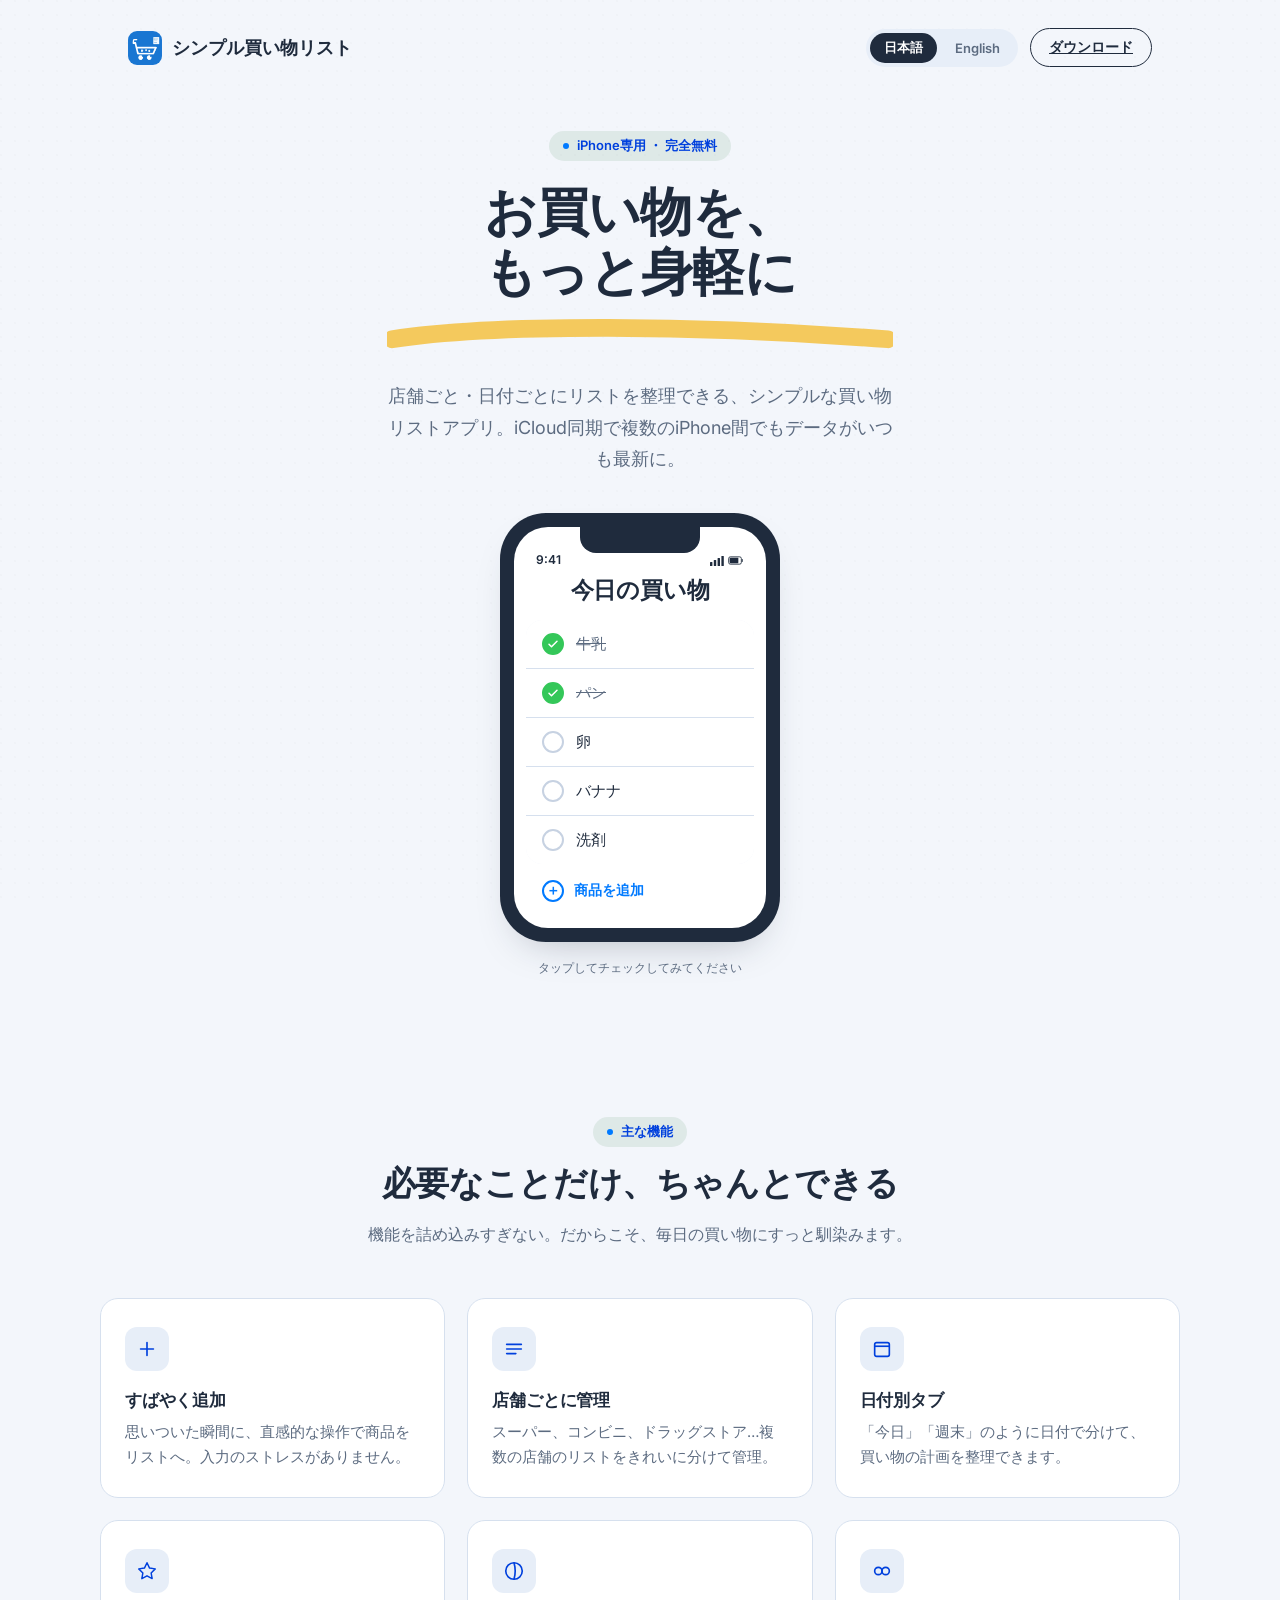
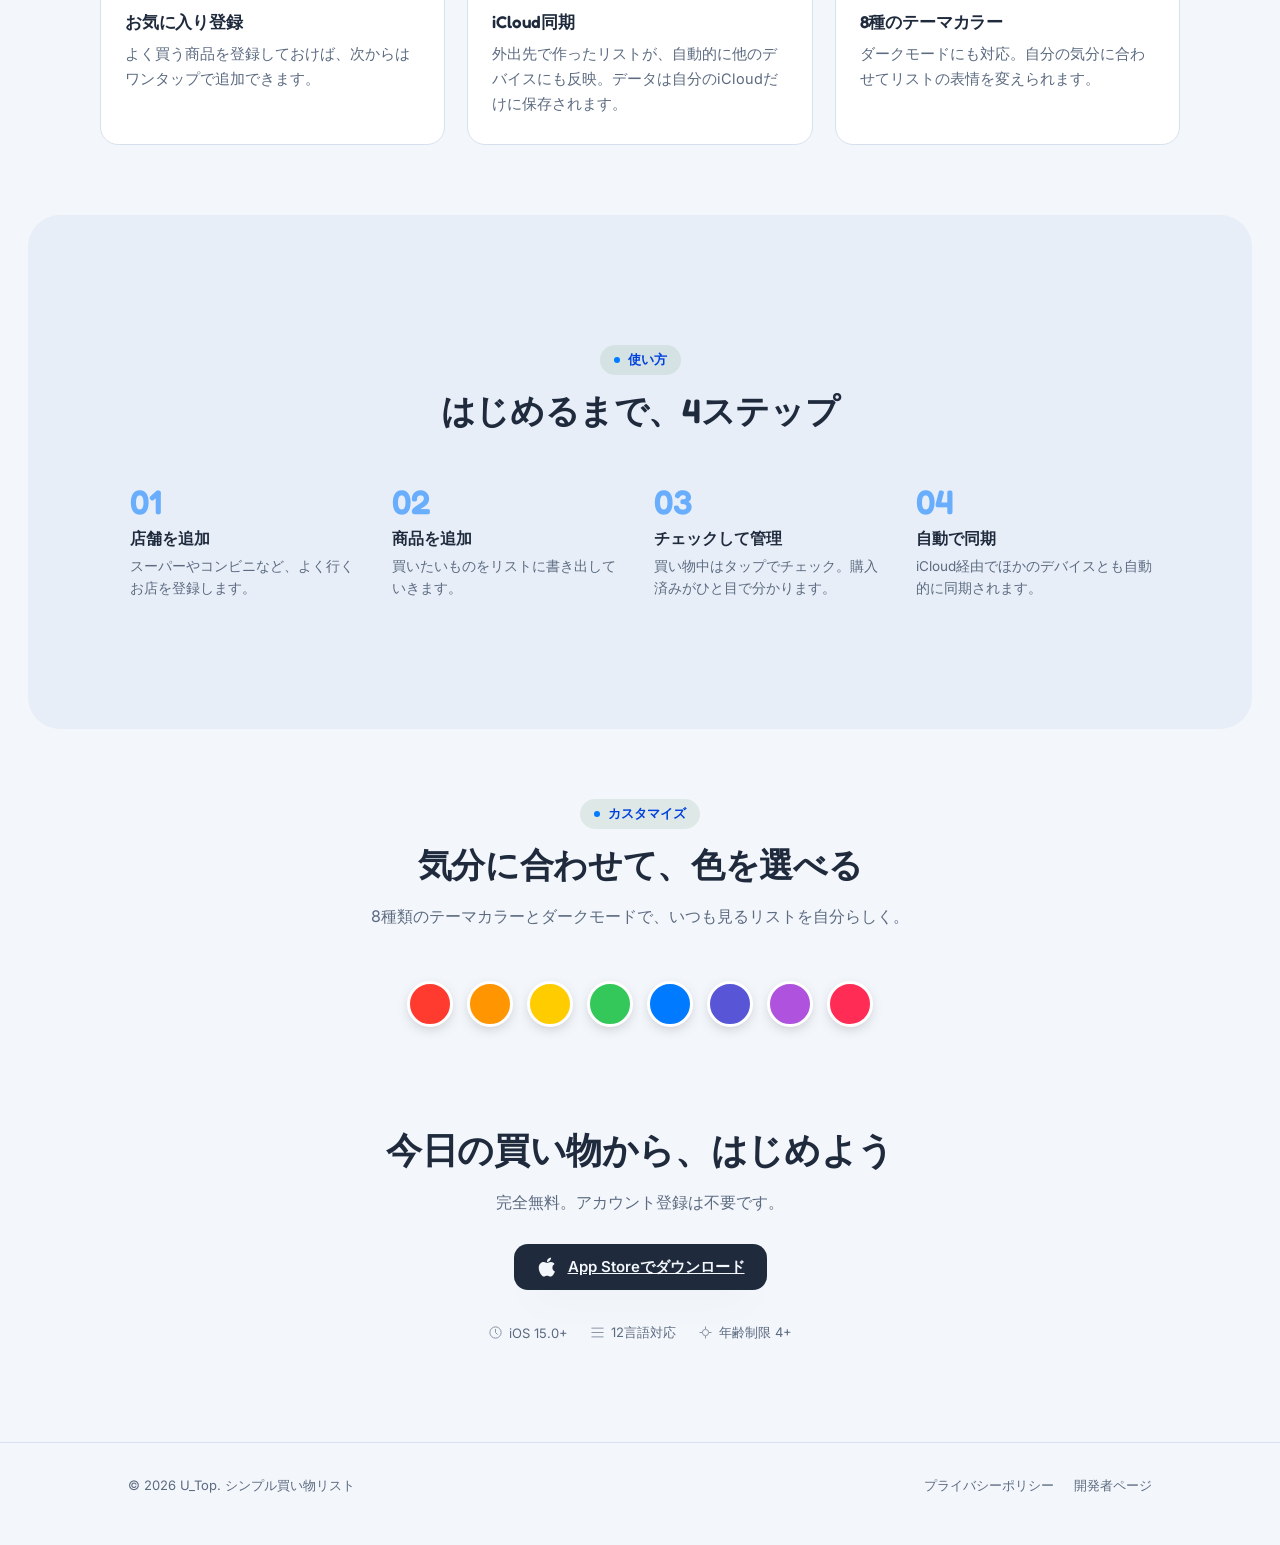
==== commit ffd9f4a0: "feat: ナビゲーションアイコンをアプリアイコンに変更 - SVGチェックマークからアプリアイコン画像(app-icon.png)に置き換え  - index.htmlとprivacy-policy" ====
--- a/index.html
+++ b/index.html
@@ -15,7 +15,7 @@
 <nav class="wrap">
   <div class="brand">
     <div class="mark">
-      <svg viewBox="0 0 24 24" fill="none" xmlns="http://www.w3.org/2000/svg"><path d="M4 7L9.5 12.5L20 3" stroke="white" stroke-width="2.6" stroke-linecap="round" stroke-linejoin="round"/></svg>
+      <img src="app-icon.png" alt="App Icon">
     </div>
     <span class="ja">シンプル買い物リスト</span>
     <span class="en">Simple Shopping List</span>
@@ -242,7 +242,7 @@
     <div class="ja">© 2026 U_Top. シンプル買い物リスト</div>
     <div class="en">© 2026 U_Top. Simple Shopping List</div>
     <div class="links">
-      <a href="https://gist.github.com/utop01365/3f2ae1cc92a85ffc88a629bcba204da2" target="_blank" rel="noopener">
+      <a href="privacy-policy.html">
         <span class="ja">プライバシーポリシー</span>
         <span class="en">Privacy Policy</span>
       </a>
--- a/style.css
+++ b/style.css
@@ -105,12 +105,11 @@
 }
 .brand .mark{
   width:34px;height:34px;border-radius:9px;
-  background:var(--green);
   display:flex;align-items:center;justify-content:center;
-  box-shadow:var(--shadow);
+  overflow:hidden;
   flex:none;
 }
-.brand .mark svg{width:18px;height:18px;}
+.brand .mark img{width:100%;height:100%;object-fit:cover;}
 nav a.cta-small{
   font-size:14px;
   font-weight:600;
@@ -426,3 +425,93 @@
   .nav-right{gap:8px;}
   nav a.cta-small{padding:8px 14px; font-size:13px;}
 }
+
+/* ---------- Privacy Policy ---------- */
+.policy-hero {
+  padding: 48px 0 32px;
+  text-align: center;
+}
+.policy-hero h1 {
+  font-size: clamp(26px, 3.2vw, 36px);
+  margin: 0 0 12px;
+}
+.policy-hero .updated {
+  font-size: 13px;
+  color: var(--ink-soft);
+}
+.lang-tabs {
+  display: flex;
+  justify-content: center;
+  gap: 8px;
+  margin: 24px 0 40px;
+}
+.lang-tab {
+  padding: 8px 20px;
+  border-radius: 999px;
+  font-size: 14px;
+  font-weight: 600;
+  cursor: pointer;
+  border: 1.5px solid var(--line);
+  background: var(--white);
+  color: var(--ink-soft);
+  transition: all .15s ease;
+}
+.lang-tab.active {
+  background: var(--ink);
+  color: var(--white);
+  border-color: var(--ink);
+}
+.policy-content {
+  max-width: 760px;
+  margin: 0 auto;
+  padding: 0 28px 80px;
+}
+.policy-section { display: none; }
+.policy-section.active { display: block; }
+.policy-content h2 {
+  font-size: 22px;
+  margin: 40px 0 16px;
+  padding-bottom: 10px;
+  border-bottom: 1px solid var(--line);
+}
+.policy-content h3 {
+  font-size: 16px;
+  margin: 24px 0 8px;
+  color: var(--ink);
+}
+.policy-content p, .policy-content li {
+  font-size: 15px;
+  line-height: 1.8;
+  color: var(--ink-soft);
+  margin: 0 0 8px;
+}
+.policy-content ul {
+  padding-left: 20px;
+  margin: 8px 0 16px;
+}
+.policy-content a {
+  color: var(--green);
+  text-decoration: none;
+}
+.policy-content a:hover { text-decoration: underline; }
+.important-note {
+  background: var(--paper-deep);
+  border-left: 3px solid var(--green);
+  padding: 12px 16px;
+  border-radius: 0 8px 8px 0;
+  margin: 16px 0;
+  font-size: 14px;
+  color: var(--ink);
+  font-weight: 500;
+}
+.back-link {
+  display: inline-flex;
+  align-items: center;
+  gap: 6px;
+  font-size: 14px;
+  font-weight: 600;
+  color: var(--ink-soft);
+  text-decoration: none;
+  margin-bottom: 8px;
+}
+.back-link:hover { color: var(--ink); }
